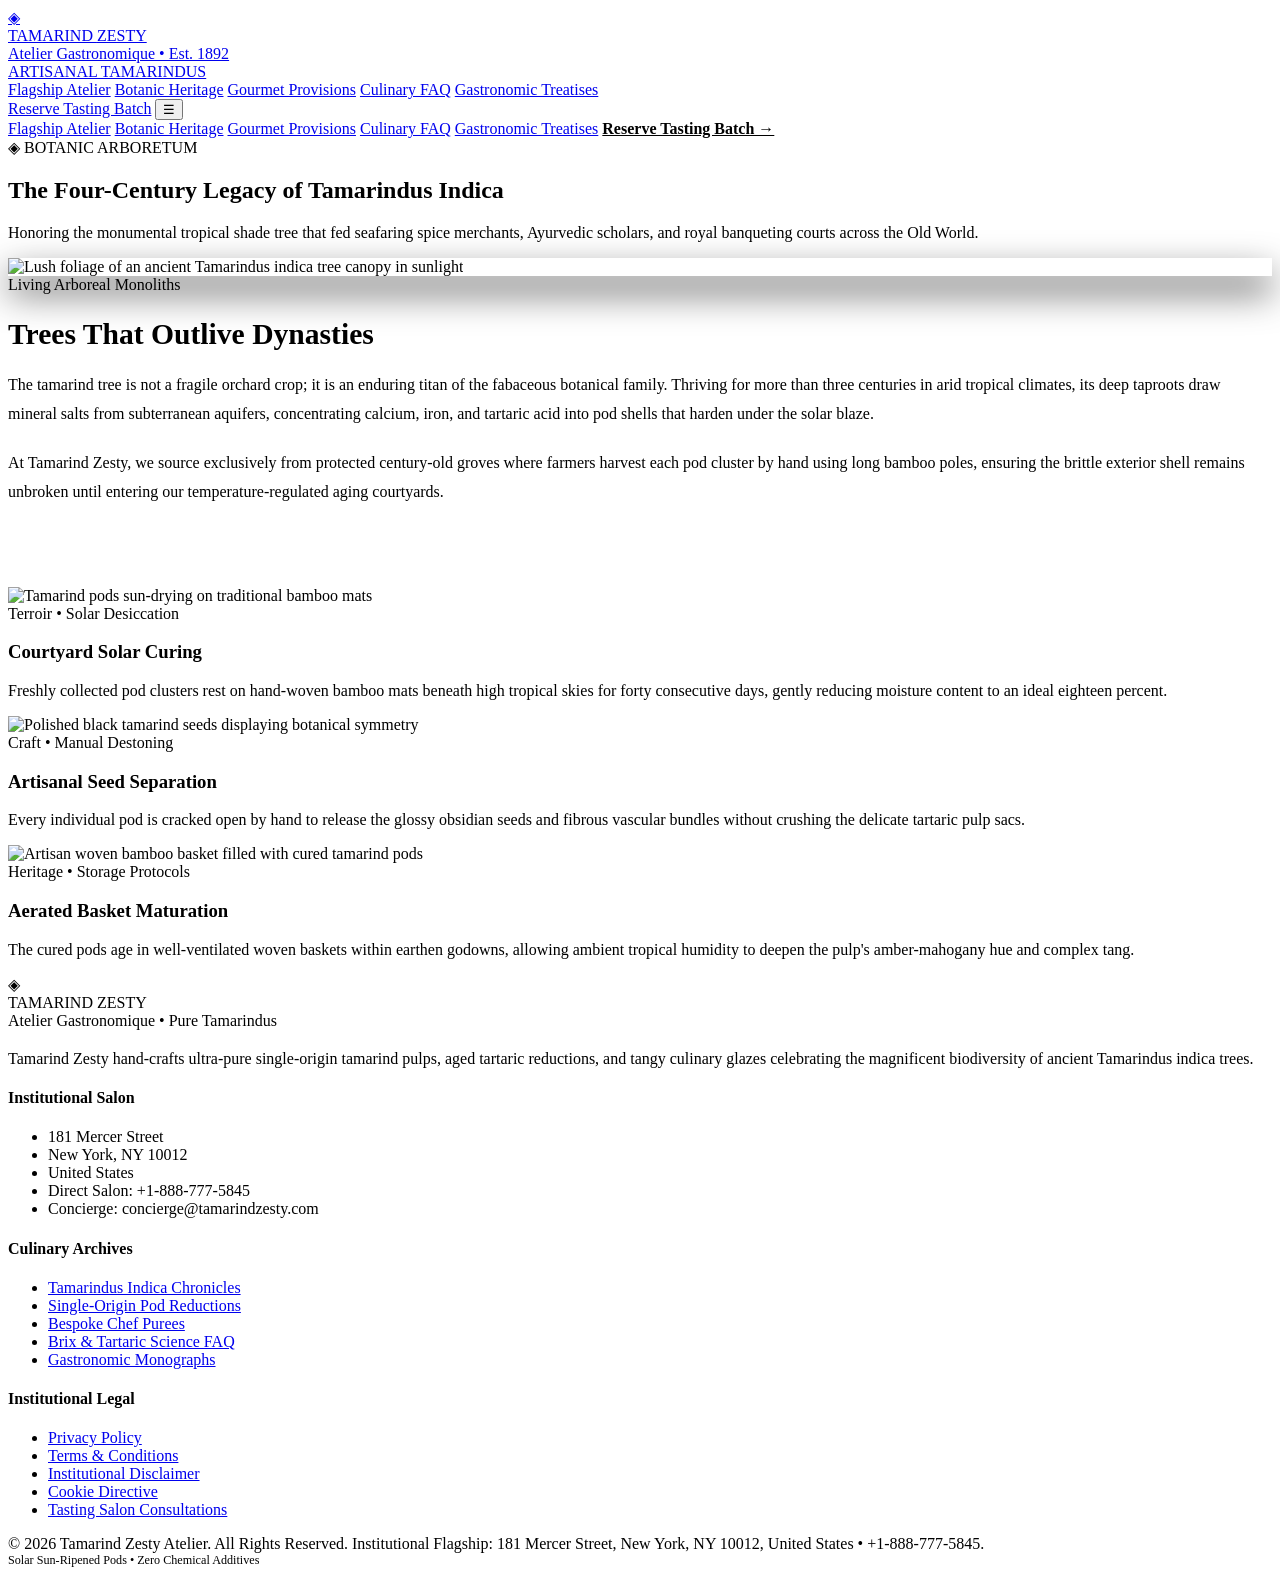
==== about.html @ b4b78a6d "Add files via upload" ====
<!DOCTYPE html>
<html lang="en">
<head>
    <meta charset="UTF-8">
    <meta name="viewport" content="width=device-width, initial-scale=1.0">
    <title>Botanic Heritage &amp; Philosophy | Tamarind Zesty Atelier</title>
    <meta name="description" content="Discover the centuries-old history of Tamarindus indica cultivation, traditional clay cooking vessels, and the culinary philosophy of Tamarind Zesty.">
    <link rel="canonical" href="https://tamarindzesty.com/about.html">
    <!-- Google tag (gtag.js) -->
<script async src="https://www.googletagmanager.com/gtag/js?id=G-0LY0HY7L01"></script>
<script>
  window.dataLayer = window.dataLayer || [];
  function gtag(){dataLayer.push(arguments);}
  gtag('js', new Date());
  gtag('config', 'G-0LY0HY7L01');
</script>
    <link rel="preconnect" href="https://fonts.googleapis.com">
    <link rel="preconnect" href="https://fonts.gstatic.com" crossorigin>
    <link href="https://fonts.googleapis.com/css2?family=Cinzel:wght@600;700;800&family=Fraunces:ital,opsz,wght@0,9..144,600;0,9..144,700;0,9..144,800;1,9..144,600&family=Outfit:wght@300;400;500;600;700&display=swap" rel="stylesheet">
    <link rel="stylesheet" href="assets/css/style.css">
</head>
<body>
<header class="site-header">
    <div class="container header-inner">
        <a href="index.html" class="brand-logo">
            <div class="brand-crest">&#9672;</div>
            <div class="brand-text-wrap">
                <div class="brand-name">TAMARIND <span>ZESTY</span></div>
                <div class="brand-sub">Atelier Gastronomique &bull; Est. 1892</div>
            </div>
            <span class="brand-badge">ARTISANAL TAMARINDUS</span>
        </a>
        <nav class="main-nav">
            <a href="index.html" class="nav-link ">Flagship Atelier</a>
            <a href="about.html" class="nav-link active">Botanic Heritage</a>
            <a href="services.html" class="nav-link ">Gourmet Provisions</a>
            <a href="faq.html" class="nav-link ">Culinary FAQ</a>
            <a href="blog.html" class="nav-link ">Gastronomic Treatises</a>
        </nav>
        <div class="header-actions">
            <a href="contact.html" class="btn btn-primary">Reserve Tasting Batch</a>
            <button class="drawer-toggle" id="drawer-toggle" aria-label="Toggle Menu">&#9776;</button>
        </div>
    </div>
</header>
<div class="mobile-drawer" id="mobile-drawer">
    <a href="index.html">Flagship Atelier</a>
    <a href="about.html">Botanic Heritage</a>
    <a href="services.html">Gourmet Provisions</a>
    <a href="faq.html">Culinary FAQ</a>
    <a href="blog.html">Gastronomic Treatises</a>
    <a href="contact.html" style="color: var(--color-zest-gold); font-weight: 600;">Reserve Tasting Batch &rarr;</a>
</div>

<main>
    <section class="section">
        <div class="container">
            <div class="section-header">
                <div class="card-tag">&#9672; BOTANIC ARBORETUM</div>
                <h1 class="section-title">The Four-Century Legacy of Tamarindus Indica</h1>
                <p class="section-subtitle">
                    Honoring the monumental tropical shade tree that fed seafaring spice merchants, Ayurvedic scholars, and royal banqueting courts across the Old World.
                </p>
            </div>

            <div class="grid-2" style="align-items: center; margin-bottom: 5rem;">
                <div style="border-radius: var(--radius); overflow: hidden; border: 1px solid var(--color-border); box-shadow: 0 16px 36px rgba(0, 0, 0, 0.7);">
                    <img src="assets/images/tamarind-tree-botanical-foliage.jpg" alt="Lush foliage of an ancient Tamarindus indica tree canopy in sunlight">
                </div>
                <div>
                    <div class="card-tag">Living Arboreal Monoliths</div>
                    <h2 style="font-size: 1.85rem; margin-bottom: 1.25rem;">Trees That Outlive Dynasties</h2>
                    <p style="color: var(--color-text-muted); line-height: 1.8; margin-bottom: 1.25rem;">
                        The tamarind tree is not a fragile orchard crop; it is an enduring titan of the fabaceous botanical family. Thriving for more than three centuries in arid tropical climates, its deep taproots draw mineral salts from subterranean aquifers, concentrating calcium, iron, and tartaric acid into pod shells that harden under the solar blaze.
                    </p>
                    <p style="color: var(--color-text-muted); line-height: 1.8;">
                        At Tamarind Zesty, we source exclusively from protected century-old groves where farmers harvest each pod cluster by hand using long bamboo poles, ensuring the brittle exterior shell remains unbroken until entering our temperature-regulated aging courtyards.
                    </p>
                </div>
            </div>

            <div class="grid-3">
                <div class="card">
                    <div class="card-img-wrap">
                        <img src="assets/images/tamarind-sun-drying-courtyard.jpg" alt="Tamarind pods sun-drying on traditional bamboo mats">
                    </div>
                    <div class="card-tag">Terroir &bull; Solar Desiccation</div>
                    <h3 class="card-title">Courtyard Solar Curing</h3>
                    <p class="card-text">
                        Freshly collected pod clusters rest on hand-woven bamboo mats beneath high tropical skies for forty consecutive days, gently reducing moisture content to an ideal eighteen percent.
                    </p>
                </div>

                <div class="card">
                    <div class="card-img-wrap">
                        <img src="assets/images/tamarind-seed-shiny-botanical.jpg" alt="Polished black tamarind seeds displaying botanical symmetry">
                    </div>
                    <div class="card-tag">Craft &bull; Manual Destoning</div>
                    <h3 class="card-title">Artisanal Seed Separation</h3>
                    <p class="card-text">
                        Every individual pod is cracked open by hand to release the glossy obsidian seeds and fibrous vascular bundles without crushing the delicate tartaric pulp sacs.
                    </p>
                </div>

                <div class="card">
                    <div class="card-img-wrap">
                        <img src="assets/images/tamarind-traditional-bamboo-basket.jpg" alt="Artisan woven bamboo basket filled with cured tamarind pods">
                    </div>
                    <div class="card-tag">Heritage &bull; Storage Protocols</div>
                    <h3 class="card-title">Aerated Basket Maturation</h3>
                    <p class="card-text">
                        The cured pods age in well-ventilated woven baskets within earthen godowns, allowing ambient tropical humidity to deepen the pulp's amber-mahogany hue and complex tang.
                    </p>
                </div>
            </div>
        </div>
    </section>
</main>
<footer class="site-footer">
    <div class="container">
        <div class="footer-grid">
            <div class="footer-col">
                <div class="brand-logo" style="margin-bottom: 1.25rem;">
                    <div class="brand-crest">&#9672;</div>
                    <div class="brand-text-wrap">
                        <div class="brand-name">TAMARIND <span>ZESTY</span></div>
                        <div class="brand-sub">Atelier Gastronomique &bull; Pure Tamarindus</div>
                    </div>
                </div>
                <p class="footer-desc">
                    Tamarind Zesty hand-crafts ultra-pure single-origin tamarind pulps, aged tartaric reductions, and tangy culinary glazes celebrating the magnificent biodiversity of ancient Tamarindus indica trees.
                </p>
            </div>
            <div class="footer-col">
                <h4 class="footer-title">Institutional Salon</h4>
                <ul class="footer-links">
                    <li>181 Mercer Street</li>
                    <li>New York, NY 10012</li>
                    <li>United States</li>
                    <li>Direct Salon: +1-888-777-5845</li>
                    <li>Concierge: concierge@tamarindzesty.com</li>
                </ul>
            </div>
            <div class="footer-col">
                <h4 class="footer-title">Culinary Archives</h4>
                <ul class="footer-links">
                    <li><a href="about.html">Tamarindus Indica Chronicles</a></li>
                    <li><a href="services.html">Single-Origin Pod Reductions</a></li>
                    <li><a href="services.html">Bespoke Chef Purees</a></li>
                    <li><a href="faq.html">Brix &amp; Tartaric Science FAQ</a></li>
                    <li><a href="blog.html">Gastronomic Monographs</a></li>
                </ul>
            </div>
            <div class="footer-col">
                <h4 class="footer-title">Institutional Legal</h4>
                <ul class="footer-links">
                    <li><a href="privacy-policy.html">Privacy Policy</a></li>
                    <li><a href="terms-and-conditions.html">Terms &amp; Conditions</a></li>
                    <li><a href="disclaimer.html">Institutional Disclaimer</a></li>
                    <li><a href="cookie-policy.html">Cookie Directive</a></li>
                    <li><a href="contact.html">Tasting Salon Consultations</a></li>
                </ul>
            </div>
        </div>
        <div class="footer-bottom">
            <div>&copy; 2026 Tamarind Zesty Atelier. All Rights Reserved. Institutional Flagship: 181 Mercer Street, New York, NY 10012, United States &bull; +1-888-777-5845.</div>
            <div style="font-size: 0.76rem; color: var(--color-zest-gold);">Solar Sun-Ripened Pods &bull; Zero Chemical Additives</div>
        </div>
    </div>
</footer>
<script src="assets/js/main.js"></script>
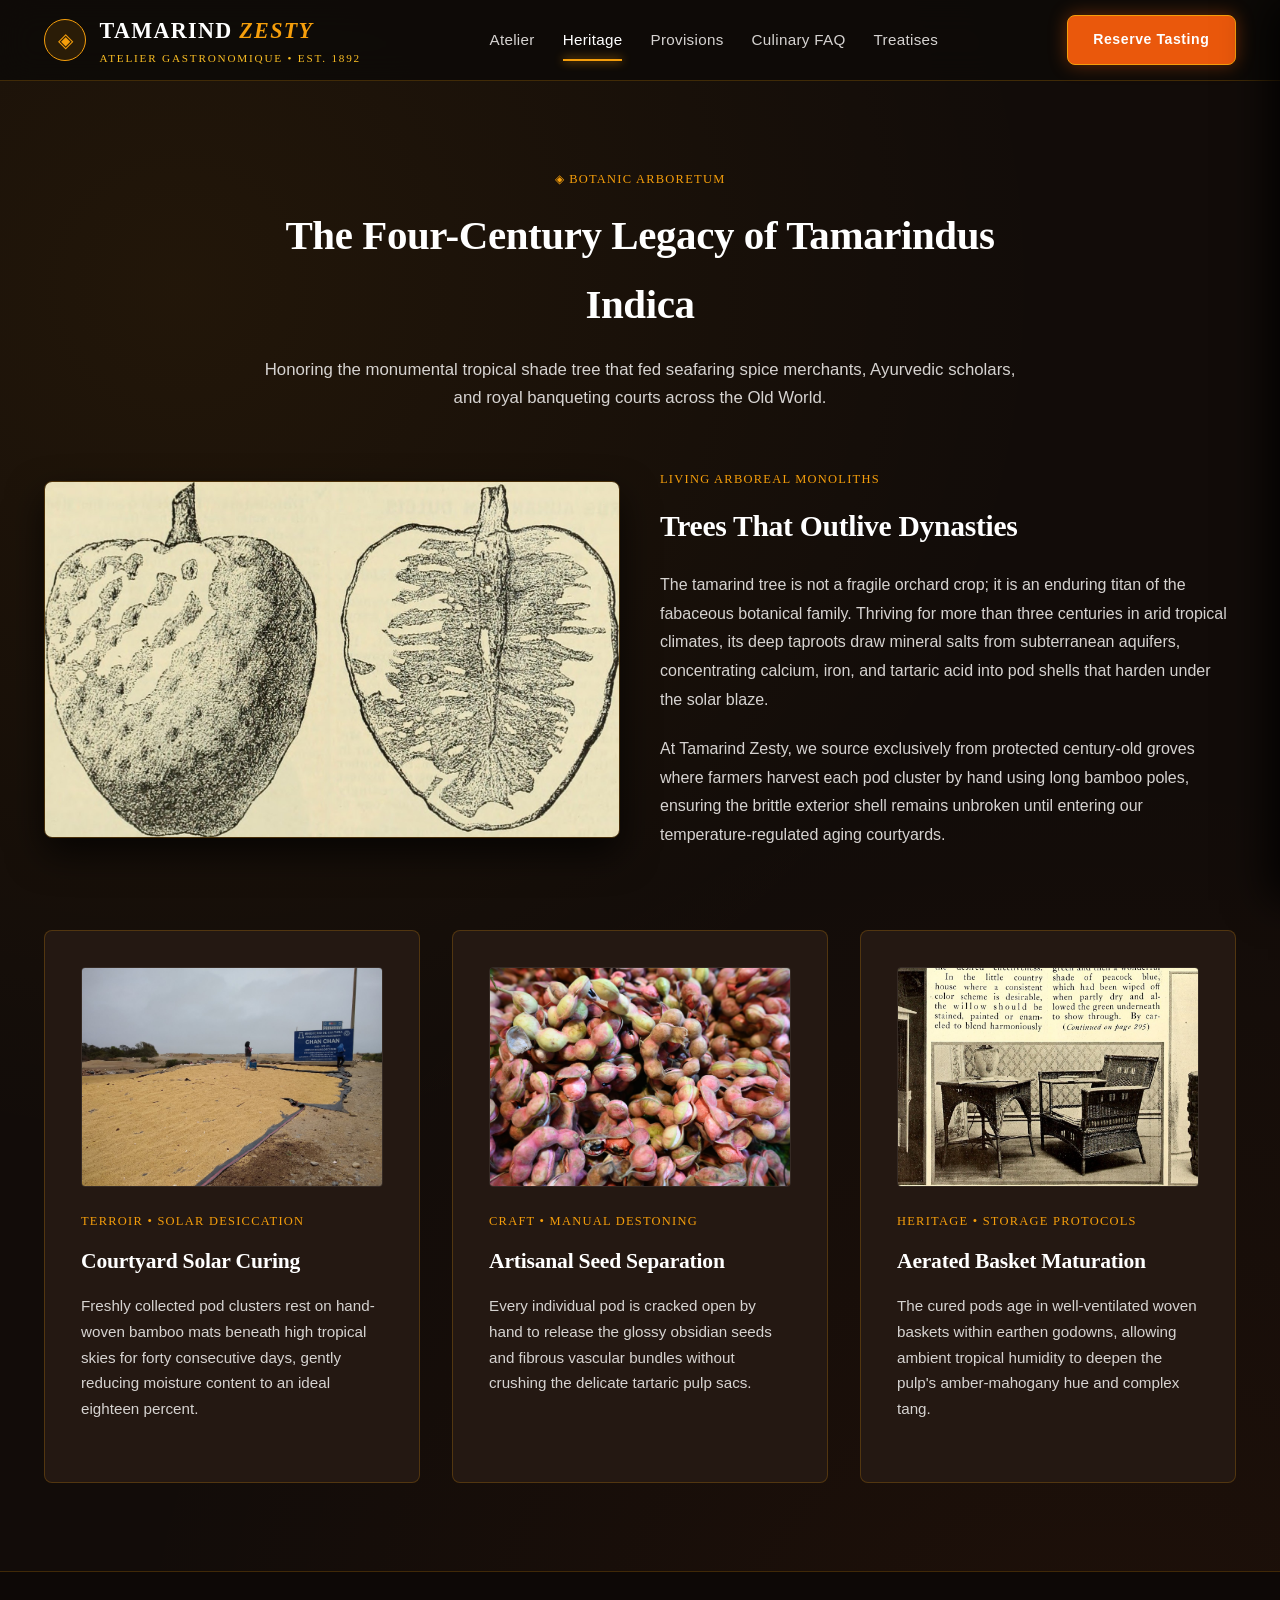
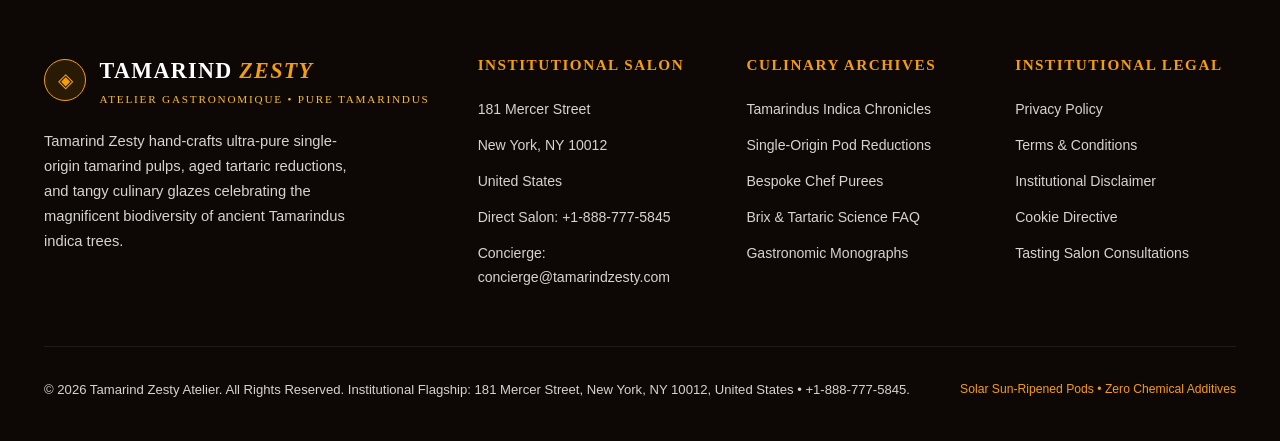
==== commit 52c6cb2d: "Add files via upload" ====
--- a/about.html
+++ b/about.html
@@ -31,25 +31,33 @@
             <span class="brand-badge">ARTISANAL TAMARINDUS</span>
         </a>
         <nav class="main-nav">
-            <a href="index.html" class="nav-link ">Flagship Atelier</a>
-            <a href="about.html" class="nav-link active">Botanic Heritage</a>
-            <a href="services.html" class="nav-link ">Gourmet Provisions</a>
+            <a href="index.html" class="nav-link ">Atelier</a>
+            <a href="about.html" class="nav-link active">Heritage</a>
+            <a href="services.html" class="nav-link ">Provisions</a>
             <a href="faq.html" class="nav-link ">Culinary FAQ</a>
-            <a href="blog.html" class="nav-link ">Gastronomic Treatises</a>
+            <a href="blog.html" class="nav-link ">Treatises</a>
         </nav>
         <div class="header-actions">
-            <a href="contact.html" class="btn btn-primary">Reserve Tasting Batch</a>
+            <a href="contact.html" class="btn btn-primary">Reserve Tasting</a>
             <button class="drawer-toggle" id="drawer-toggle" aria-label="Toggle Menu">&#9776;</button>
         </div>
     </div>
 </header>
 <div class="mobile-drawer" id="mobile-drawer">
-    <a href="index.html">Flagship Atelier</a>
-    <a href="about.html">Botanic Heritage</a>
-    <a href="services.html">Gourmet Provisions</a>
-    <a href="faq.html">Culinary FAQ</a>
-    <a href="blog.html">Gastronomic Treatises</a>
-    <a href="contact.html" style="color: var(--color-zest-gold); font-weight: 600;">Reserve Tasting Batch &rarr;</a>
+    <div style="display: flex; justify-content: space-between; align-items: center; padding-bottom: 1.25rem; border-bottom: 1px solid var(--color-border); margin-bottom: 0.5rem;">
+        <span style="font-family: var(--font-heading); font-size: 1.2rem; color: #fff; font-weight: 700;">TAMARIND <span style="color: var(--color-zest-gold); font-style: italic;">ZESTY</span></span>
+        <button class="drawer-close" id="drawer-close" aria-label="Close Menu" style="background: none; border: none; color: var(--color-text-muted); font-size: 1.8rem; cursor: pointer; line-height: 1; padding: 0 0.25rem;">&times;</button>
+    </div>
+    <a href="index.html" class="">Flagship Atelier</a>
+    <a href="about.html" class="active">Botanic Heritage</a>
+    <a href="services.html" class="">Gourmet Provisions</a>
+    <a href="faq.html" class="">Culinary FAQ</a>
+    <a href="blog.html" class="">Gastronomic Treatises</a>
+    <a href="contact.html" class="" style="color: var(--color-zest-gold); font-weight: 600;">Reserve Tasting Flight &rarr;</a>
+    <div style="margin-top: auto; padding-top: 1.5rem; border-top: 1px solid var(--color-border);">
+        <p style="font-size: 0.82rem; color: var(--color-text-muted); line-height: 1.5; margin: 0;">181 Mercer Street, New York, NY 10012, United States</p>
+        <p style="color: var(--color-zest-gold); margin-top: 0.5rem; font-weight: 700; font-size: 0.95rem;">+1-888-777-5845</p>
+    </div>
 </div>
 
 <main>
--- a/assets/css/style.css
+++ b/assets/css/style.css
@@ -0,0 +1,793 @@
+/* Tamarind Zesty - Sun-Baked Terracotta & Deep Tamarind Umber / Citrus Zest Gold Archetype */
+:root {
+    --color-bg: #120c09;
+    --color-bg-alt: #1a110c;
+    --color-card: #241812;
+    --color-card-hover: #302018;
+    --color-border: rgba(245, 158, 11, 0.22);
+    --color-border-hover: rgba(245, 158, 11, 0.48);
+    
+    --color-zest-gold: #f59e0b;
+    --color-tamarind-ember: #ea580c;
+    --color-terracotta: #c2410c;
+    --color-amber-glow: #fbbf24;
+    
+    --color-ivory: #fef3c7;
+    --color-text: #fef3c7;
+    --color-text-muted: #d6d3d1;
+    
+    --font-heading: 'Fraunces', Georgia, serif;
+    --font-sub: 'Cinzel', serif;
+    --font-body: 'Outfit', -apple-system, BlinkMacSystemFont, sans-serif;
+    
+    --radius: 8px;
+    --transition: all 0.35s cubic-bezier(0.16, 1, 0.3, 1);
+}
+
+*, *::before, *::after {
+    box-sizing: border-box;
+    margin: 0;
+    padding: 0;
+}
+
+body {
+    background-color: var(--color-bg);
+    color: var(--color-text);
+    font-family: var(--font-body);
+    font-size: 1rem;
+    line-height: 1.7;
+    overflow-x: hidden;
+    background-image: 
+        radial-gradient(circle at 14% 14%, rgba(245, 158, 11, 0.07) 0%, transparent 42%),
+        radial-gradient(circle at 86% 86%, rgba(234, 88, 12, 0.06) 0%, transparent 48%);
+}
+
+a {
+    color: inherit;
+    text-decoration: none;
+    transition: var(--transition);
+}
+
+img {
+    max-width: 100%;
+    height: auto;
+    display: block;
+}
+
+.container {
+    width: 100%;
+    max-width: 1240px;
+    margin: 0 auto;
+    padding: 0 1.5rem;
+}
+
+/* Header & Navigation - Perfect Calibration */
+.site-header {
+    position: sticky;
+    top: 0;
+    z-index: 1000;
+    background: rgba(14, 11, 8, 0.95);
+    backdrop-filter: blur(16px);
+    -webkit-backdrop-filter: blur(16px);
+    border-bottom: 1px solid var(--color-border);
+    width: 100%;
+}
+
+.header-inner {
+    display: flex;
+    align-items: center;
+    justify-content: space-between;
+    height: 80px;
+    gap: 1.25rem;
+    flex-wrap: nowrap;
+}
+
+.brand-logo {
+    display: flex;
+    align-items: center;
+    gap: 0.85rem;
+    white-space: nowrap;
+    text-decoration: none;
+    flex-shrink: 0;
+}
+
+.brand-crest {
+    display: flex;
+    align-items: center;
+    justify-content: center;
+    width: 42px;
+    height: 42px;
+    border-radius: 50%;
+    background: rgba(245, 158, 11, 0.12);
+    border: 1px solid var(--color-zest-gold);
+    color: var(--color-zest-gold);
+    font-size: 1.25rem;
+}
+
+.brand-text-wrap {
+    display: flex;
+    flex-direction: column;
+}
+
+.brand-name {
+    font-family: var(--font-heading);
+    font-size: 1.38rem;
+    font-weight: 700;
+    letter-spacing: 0.06em;
+    color: #fff;
+    white-space: nowrap;
+}
+
+.brand-name span {
+    color: var(--color-zest-gold);
+    font-style: italic;
+}
+
+.brand-sub {
+    font-family: var(--font-sub);
+    font-size: 0.7rem;
+    color: var(--color-amber-glow);
+    letter-spacing: 0.16em;
+    text-transform: uppercase;
+    white-space: nowrap;
+}
+
+.brand-badge {
+    display: inline-block;
+    padding: 0.22rem 0.65rem;
+    font-family: var(--font-sub);
+    font-size: 0.72rem;
+    font-weight: 700;
+    color: var(--color-zest-gold);
+    background: rgba(245, 158, 11, 0.12);
+    border: 1px solid rgba(245, 158, 11, 0.38);
+    border-radius: 4px;
+    letter-spacing: 0.12em;
+    white-space: nowrap;
+}
+
+.main-nav {
+    display: flex;
+    align-items: center;
+    gap: 1.75rem;
+}
+
+.nav-link {
+    font-size: 0.95rem;
+    font-weight: 500;
+    color: var(--color-text-muted);
+    white-space: nowrap;
+    position: relative;
+    padding: 0.5rem 0;
+    letter-spacing: 0.02em;
+}
+
+.nav-link:hover,
+.nav-link.active {
+    color: #fff;
+}
+
+.nav-link.active::after {
+    content: '';
+    position: absolute;
+    bottom: 0;
+    left: 0;
+    width: 100%;
+    height: 2px;
+    background: var(--color-zest-gold);
+    box-shadow: 0 0 10px var(--color-zest-gold);
+}
+
+.header-actions {
+    display: flex;
+    align-items: center;
+    gap: 1rem;
+    flex-shrink: 0;
+}
+
+.btn {
+    display: inline-flex;
+    align-items: center;
+    justify-content: center;
+    padding: 0.75rem 1.6rem;
+    font-family: var(--font-body);
+    font-size: 0.88rem;
+    font-weight: 600;
+    border-radius: var(--radius);
+    cursor: pointer;
+    transition: var(--transition);
+    border: 1px solid transparent;
+    white-space: nowrap;
+    letter-spacing: 0.04em;
+}
+
+.btn-primary {
+    background: var(--color-tamarind-ember);
+    color: #fff;
+    border-color: var(--color-zest-gold);
+    box-shadow: 0 0 18px rgba(234, 88, 12, 0.42);
+}
+
+.btn-primary:hover {
+    background: #f97316;
+    color: #fff;
+    box-shadow: 0 0 26px rgba(245, 158, 11, 0.65);
+    transform: translateY(-1px);
+}
+
+.btn-outline {
+    background: transparent;
+    color: var(--color-text);
+    border-color: var(--color-border);
+}
+
+.btn-outline:hover {
+    border-color: var(--color-zest-gold);
+    color: var(--color-zest-gold);
+    background: rgba(245, 158, 11, 0.08);
+}
+
+.drawer-toggle {
+    display: none;
+    background: rgba(245, 158, 11, 0.1);
+    border: 1px solid var(--color-border);
+    color: var(--color-zest-gold);
+    width: 44px;
+    height: 44px;
+    border-radius: var(--radius);
+    font-size: 1.4rem;
+    cursor: pointer;
+    align-items: center;
+    justify-content: center;
+    transition: all 0.25s ease;
+    line-height: 1;
+}
+
+.drawer-toggle:hover {
+    background: rgba(245, 158, 11, 0.22);
+    border-color: var(--color-zest-gold);
+    color: #fff;
+}
+
+/* Mobile Drawer */
+.mobile-drawer {
+    position: fixed;
+    top: 0;
+    right: 0;
+    bottom: 0;
+    width: 320px;
+    max-width: 85vw;
+    background: #140d09;
+    border-left: 1px solid var(--color-border);
+    padding: 2rem 1.75rem;
+    display: flex;
+    flex-direction: column;
+    gap: 1.15rem;
+    z-index: 9999;
+    box-shadow: -12px 0 40px rgba(0, 0, 0, 0.88);
+    transform: translateX(100%);
+    transition: transform 0.35s cubic-bezier(0.16, 1, 0.3, 1);
+    overflow-y: auto;
+}
+
+.mobile-drawer.active {
+    transform: translateX(0);
+}
+
+.mobile-drawer a {
+    font-family: var(--font-body);
+    font-size: 1.05rem;
+    color: var(--color-text-muted);
+    font-weight: 500;
+    padding: 0.65rem 0;
+    border-bottom: 1px solid rgba(255, 255, 255, 0.06);
+    text-decoration: none;
+    transition: all 0.2s ease;
+}
+
+.mobile-drawer a:hover,
+.mobile-drawer a.active {
+    color: var(--color-zest-gold);
+    padding-left: 0.5rem;
+}
+
+body.drawer-open {
+    overflow: hidden;
+}
+
+body.drawer-open::before {
+    content: '';
+    position: fixed;
+    inset: 0;
+    background: rgba(0, 0, 0, 0.75);
+    backdrop-filter: blur(4px);
+    -webkit-backdrop-filter: blur(4px);
+    z-index: 9998;
+}
+
+@media (max-width: 1280px) {
+    .brand-badge {
+        display: none;
+    }
+}
+
+@media (max-width: 1180px) {
+    .main-nav {
+        gap: 1rem;
+    }
+    .nav-link {
+        font-size: 0.88rem;
+    }
+    .header-actions .btn {
+        padding: 0.65rem 1.15rem;
+        font-size: 0.82rem;
+    }
+}
+
+@media (max-width: 1040px) {
+    .main-nav,
+    .header-actions .btn {
+        display: none;
+    }
+    .drawer-toggle {
+        display: inline-flex;
+    }
+}
+
+/* Typography & Hero */
+h1, h2, h3, h4 {
+    font-family: var(--font-heading);
+    color: #fff;
+    font-weight: 700;
+    letter-spacing: -0.01em;
+}
+
+.hero-section {
+    padding: 5.5rem 0 4.5rem;
+    position: relative;
+}
+
+.hero-grid {
+    display: grid;
+    grid-template-columns: 1.15fr 0.85fr;
+    gap: 4rem;
+    align-items: center;
+}
+
+.hero-tag {
+    display: inline-flex;
+    align-items: center;
+    gap: 0.5rem;
+    font-family: var(--font-sub);
+    font-size: 0.88rem;
+    color: var(--color-amber-glow);
+    background: rgba(245, 158, 11, 0.12);
+    border: 1px solid rgba(245, 158, 11, 0.35);
+    padding: 0.35rem 0.9rem;
+    border-radius: 30px;
+    margin-bottom: 1.5rem;
+    letter-spacing: 0.08em;
+}
+
+.hero-title {
+    font-size: clamp(2.4rem, 4.8vw, 4rem);
+    line-height: 1.15;
+    margin-bottom: 1.5rem;
+}
+
+.hero-title span {
+    color: var(--color-zest-gold);
+    font-style: italic;
+    font-weight: 600;
+}
+
+.hero-lead {
+    font-size: 1.15rem;
+    color: var(--color-text-muted);
+    line-height: 1.8;
+    margin-bottom: 2.25rem;
+}
+
+.hero-stats {
+    display: grid;
+    grid-template-columns: repeat(3, 1fr);
+    gap: 1.5rem;
+    margin-top: 3rem;
+    padding-top: 2rem;
+    border-top: 1px solid var(--color-border);
+}
+
+.stat-number {
+    font-family: var(--font-heading);
+    font-size: 2.1rem;
+    color: var(--color-zest-gold);
+    font-weight: 700;
+}
+
+.stat-label {
+    font-size: 0.78rem;
+    color: var(--color-text-muted);
+    font-family: var(--font-sub);
+    text-transform: uppercase;
+    letter-spacing: 0.08em;
+}
+
+.hero-media {
+    position: relative;
+}
+
+.hero-image-wrap {
+    position: relative;
+    border-radius: var(--radius);
+    overflow: hidden;
+    border: 1px solid var(--color-border);
+    box-shadow: 0 24px 48px rgba(0, 0, 0, 0.75);
+}
+
+.hero-image-wrap img {
+    width: 100%;
+    height: 500px;
+    object-fit: cover;
+}
+
+.hero-badge-overlay {
+    position: absolute;
+    bottom: -1.5rem;
+    left: -1.5rem;
+    background: var(--color-card);
+    border: 1px solid var(--color-zest-gold);
+    padding: 1.25rem 1.5rem;
+    border-radius: var(--radius);
+    box-shadow: 0 12px 24px rgba(0, 0, 0, 0.6);
+}
+
+.badge-val {
+    font-family: var(--font-heading);
+    font-size: 1.45rem;
+    color: var(--color-zest-gold);
+    font-weight: 700;
+}
+
+.badge-sub {
+    font-size: 0.78rem;
+    color: var(--color-text-muted);
+    text-transform: uppercase;
+    letter-spacing: 0.06em;
+}
+
+/* Sections & Cards */
+.section {
+    padding: 5.5rem 0;
+}
+
+.section-alt {
+    background-color: var(--color-bg-alt);
+    border-top: 1px solid var(--color-border);
+    border-bottom: 1px solid var(--color-border);
+}
+
+.section-header {
+    text-align: center;
+    max-width: 780px;
+    margin: 0 auto 3.5rem;
+}
+
+.section-title {
+    font-size: clamp(2rem, 3.2vw, 2.75rem);
+    margin-bottom: 1rem;
+}
+
+.section-subtitle {
+    color: var(--color-text-muted);
+    font-size: 1.05rem;
+    line-height: 1.7;
+}
+
+.grid-3 {
+    display: grid;
+    grid-template-columns: repeat(3, 1fr);
+    gap: 2rem;
+}
+
+.grid-2 {
+    display: grid;
+    grid-template-columns: repeat(2, 1fr);
+    gap: 2.5rem;
+}
+
+.card {
+    background: var(--color-card);
+    border: 1px solid var(--color-border);
+    border-radius: var(--radius);
+    padding: 2.25rem;
+    transition: var(--transition);
+    display: flex;
+    flex-direction: column;
+}
+
+.card:hover {
+    background: var(--color-card-hover);
+    border-color: var(--color-zest-gold);
+    transform: translateY(-4px);
+    box-shadow: 0 12px 28px rgba(245, 158, 11, 0.12);
+}
+
+.card-img-wrap {
+    width: 100%;
+    height: 220px;
+    border-radius: 4px;
+    overflow: hidden;
+    margin-bottom: 1.5rem;
+    border: 1px solid rgba(255, 255, 255, 0.08);
+}
+
+.card-img-wrap img {
+    width: 100%;
+    height: 100%;
+    object-fit: cover;
+    transition: transform 0.5s ease;
+}
+
+.card:hover .card-img-wrap img {
+    transform: scale(1.05);
+}
+
+.card-tag {
+    font-family: var(--font-sub);
+    font-size: 0.78rem;
+    color: var(--color-zest-gold);
+    letter-spacing: 0.1em;
+    margin-bottom: 0.65rem;
+    text-transform: uppercase;
+}
+
+.card-title {
+    font-size: 1.35rem;
+    margin-bottom: 0.85rem;
+}
+
+.card-text {
+    color: var(--color-text-muted);
+    font-size: 0.95rem;
+    line-height: 1.7;
+    margin-bottom: 1.5rem;
+    flex-grow: 1;
+}
+
+/* Article & Blog Typography */
+.article-container {
+    max-width: 860px;
+    margin: 0 auto;
+    padding: 4.5rem 1.5rem 6rem;
+}
+
+.article-masthead {
+    margin-bottom: 2.5rem;
+    text-align: center;
+}
+
+.article-title {
+    font-size: clamp(2.2rem, 3.8vw, 3.2rem);
+    line-height: 1.2;
+    margin-bottom: 1.25rem;
+}
+
+.article-meta {
+    font-size: 0.88rem;
+    color: var(--color-zest-gold);
+    font-family: var(--font-sub);
+    letter-spacing: 0.06em;
+}
+
+.article-featured-img {
+    border-radius: var(--radius);
+    overflow: hidden;
+    margin-bottom: 3rem;
+    border: 1px solid var(--color-border);
+    box-shadow: 0 16px 36px rgba(0, 0, 0, 0.6);
+}
+
+.article-featured-img img {
+    width: 100%;
+    max-height: 480px;
+    object-fit: cover;
+}
+
+.article-body {
+    font-size: 1.08rem;
+    line-height: 1.85;
+    color: #e7e5e4;
+}
+
+.article-body p {
+    margin-bottom: 1.75rem;
+}
+
+.article-body h2 {
+    font-size: 1.85rem;
+    margin: 2.75rem 0 1.25rem;
+    color: var(--color-zest-gold);
+}
+
+.article-body h3 {
+    font-size: 1.4rem;
+    margin: 2rem 0 1rem;
+    color: #fff;
+}
+
+.data-table {
+    width: 100%;
+    border-collapse: collapse;
+    margin: 2.5rem 0;
+    font-size: 0.92rem;
+    background: var(--color-card);
+    border: 1px solid var(--color-border);
+    border-radius: var(--radius);
+    overflow: hidden;
+}
+
+.data-table th, .data-table td {
+    padding: 1rem 1.25rem;
+    text-align: left;
+    border-bottom: 1px solid rgba(245, 158, 11, 0.12);
+}
+
+.data-table th {
+    background: rgba(245, 158, 11, 0.12);
+    color: var(--color-zest-gold);
+    font-family: var(--font-sub);
+    letter-spacing: 0.05em;
+    font-weight: 700;
+}
+
+.callout-box {
+    background: rgba(245, 158, 11, 0.08);
+    border-left: 3px solid var(--color-zest-gold);
+    padding: 1.5rem 2rem;
+    margin: 2.5rem 0;
+    border-radius: 0 var(--radius) var(--radius) 0;
+}
+
+.callout-title {
+    font-family: var(--font-sub);
+    color: var(--color-zest-gold);
+    font-size: 1.05rem;
+    font-weight: 700;
+    margin-bottom: 0.5rem;
+}
+
+.faq-item {
+    background: var(--color-card);
+    border: 1px solid var(--color-border);
+    border-radius: var(--radius);
+    padding: 1.5rem 2rem;
+    margin-bottom: 1.25rem;
+}
+
+.faq-question {
+    font-family: var(--font-heading);
+    font-size: 1.2rem;
+    color: #fff;
+    margin-bottom: 0.75rem;
+}
+
+.faq-answer {
+    color: var(--color-text-muted);
+    font-size: 0.95rem;
+    line-height: 1.7;
+}
+
+.author-card {
+    display: flex;
+    align-items: center;
+    gap: 1.5rem;
+    background: var(--color-card);
+    border: 1px solid var(--color-border);
+    padding: 1.75rem;
+    border-radius: var(--radius);
+    margin-top: 3.5rem;
+}
+
+.author-avatar {
+    width: 68px;
+    height: 68px;
+    border-radius: 50%;
+    background: rgba(245, 158, 11, 0.15);
+    border: 2px solid var(--color-zest-gold);
+    display: flex;
+    align-items: center;
+    justify-content: center;
+    color: var(--color-zest-gold);
+    font-size: 1.8rem;
+    flex-shrink: 0;
+}
+
+.author-name {
+    font-family: var(--font-heading);
+    font-size: 1.2rem;
+    color: #fff;
+}
+
+.author-role {
+    font-size: 0.8rem;
+    color: var(--color-zest-gold);
+    font-family: var(--font-sub);
+    letter-spacing: 0.06em;
+}
+
+/* Footer */
+.site-footer {
+    background: #0d0806;
+    border-top: 1px solid var(--color-border);
+    padding: 5rem 0 2.5rem;
+}
+
+.footer-grid {
+    display: grid;
+    grid-template-columns: 1.5fr 1fr 1fr 1fr;
+    gap: 3rem;
+    margin-bottom: 3.5rem;
+}
+
+.footer-desc {
+    color: var(--color-text-muted);
+    font-size: 0.92rem;
+    line-height: 1.7;
+    margin-top: 1rem;
+    max-width: 320px;
+}
+
+.footer-title {
+    font-family: var(--font-sub);
+    color: var(--color-zest-gold);
+    font-size: 0.95rem;
+    letter-spacing: 0.1em;
+    margin-bottom: 1.25rem;
+    text-transform: uppercase;
+}
+
+.footer-links {
+    list-style: none;
+    display: flex;
+    flex-direction: column;
+    gap: 0.75rem;
+}
+
+.footer-links a, .footer-links li {
+    color: var(--color-text-muted);
+    font-size: 0.88rem;
+    transition: var(--transition);
+}
+
+.footer-links a:hover {
+    color: var(--color-zest-gold);
+    padding-left: 0.3rem;
+}
+
+.footer-bottom {
+    border-top: 1px solid rgba(255, 255, 255, 0.08);
+    padding-top: 2rem;
+    display: flex;
+    align-items: center;
+    justify-content: space-between;
+    font-size: 0.82rem;
+    color: var(--color-text-muted);
+}
+
+@media (max-width: 960px) {
+    .hero-grid,
+    .footer-grid,
+    .grid-3,
+    .grid-2 {
+        grid-template-columns: 1fr;
+        gap: 2.5rem;
+    }
+    .hero-image-wrap img {
+        height: 380px;
+    }
+    .footer-bottom {
+        flex-direction: column;
+        gap: 1rem;
+        text-align: center;
+    }
+}
